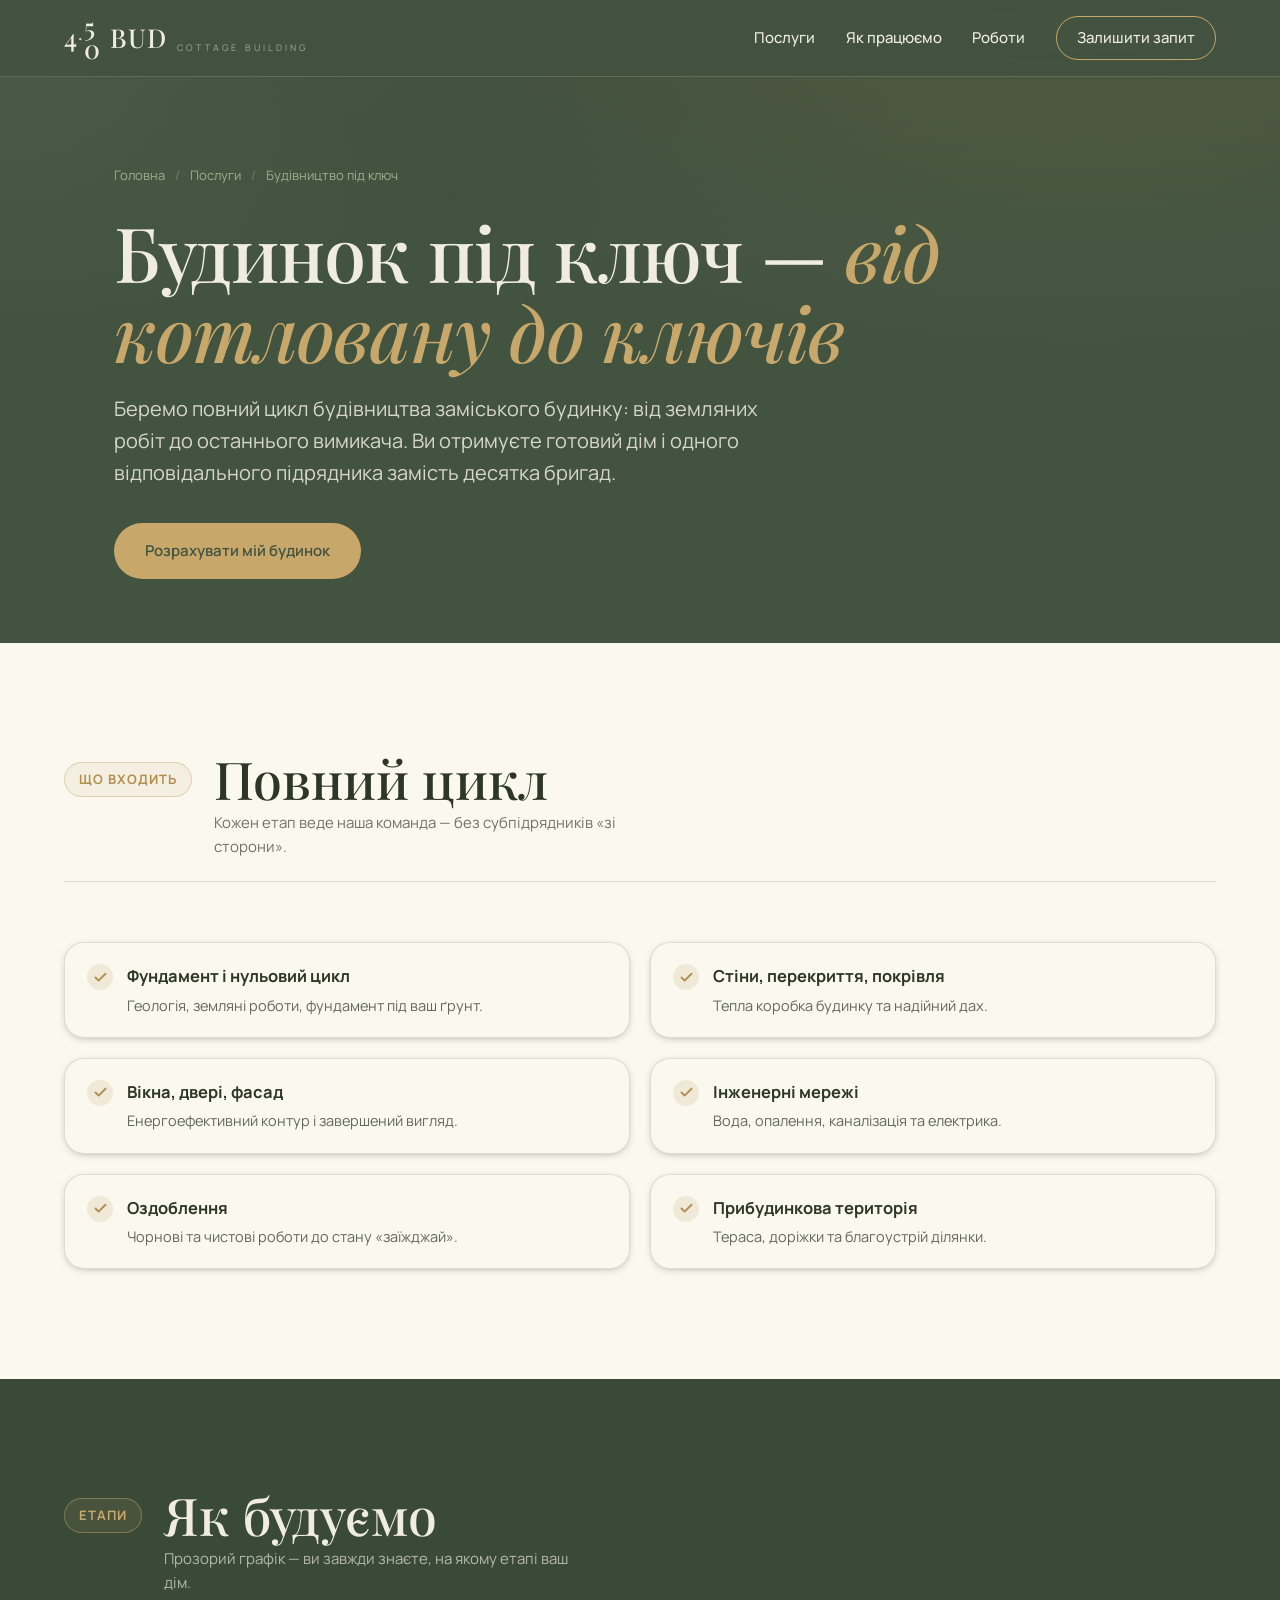
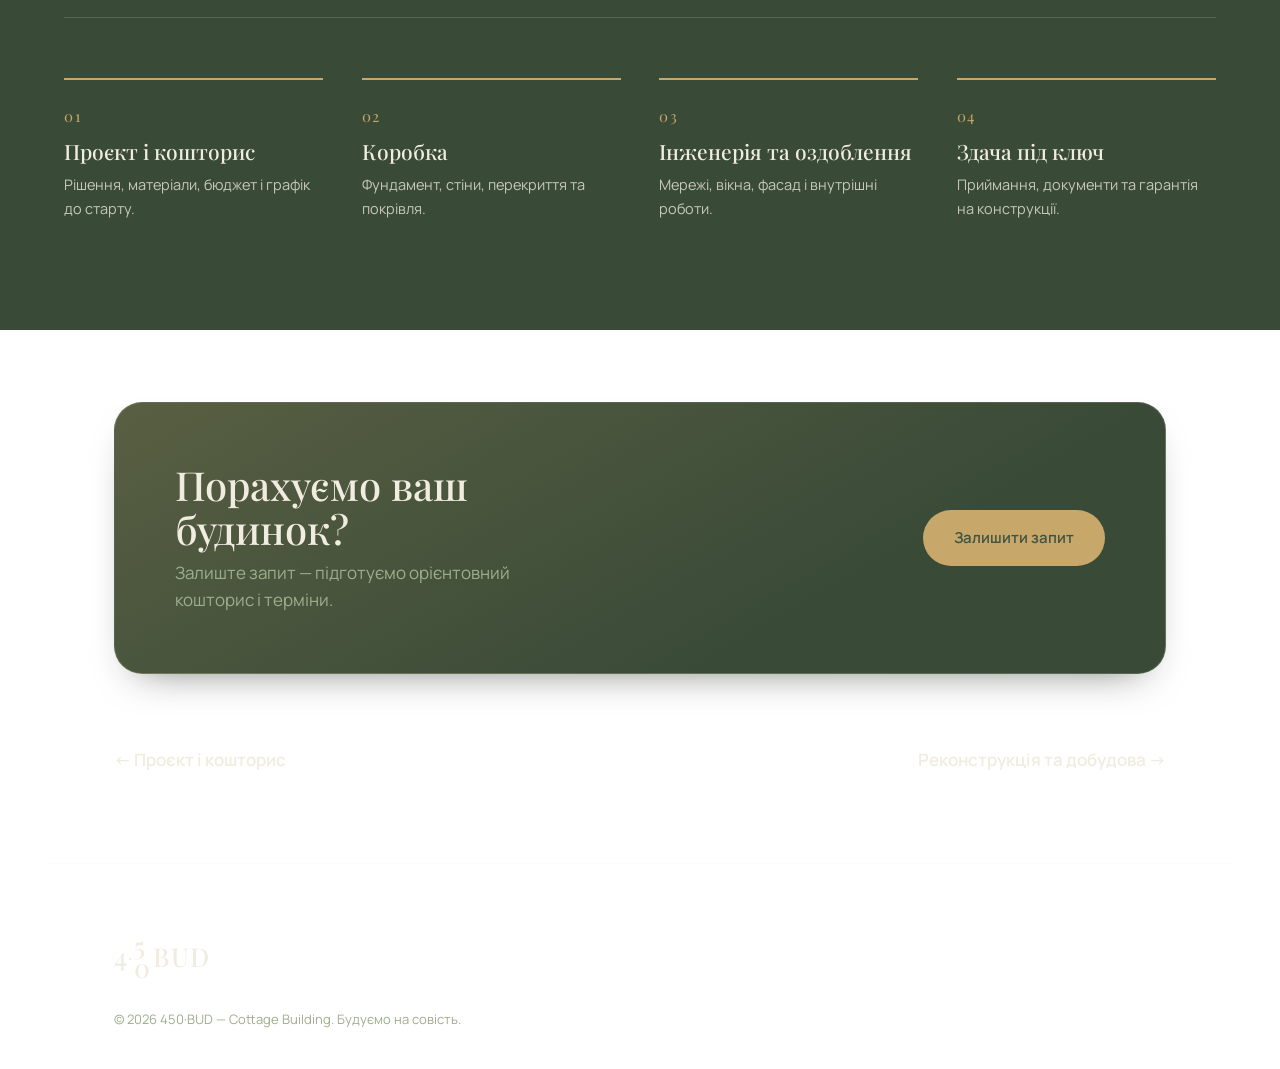
==== services/budivnytstvo.html @ fbb8f01d "450·BUD — cottage building landing site Co-Authored-By: Claude Opus 4.8 (1M context) <noreply@anthro" ====
<!doctype html>
<html lang="uk">
<head>
  <meta charset="utf-8" />
  <meta name="viewport" content="width=device-width, initial-scale=1" />
  <title>Будівництво під ключ — 450·BUD</title>
  <meta name="description" content="Будівництво заміських будинків під ключ: фундамент, коробка, покрівля, інженерія та оздоблення. Один підрядник на весь цикл." />
  <meta name="theme-color" content="#425340" />
  <link rel="icon" type="image/jpeg" href="../logo.jpg" />
  <link rel="preconnect" href="https://fonts.googleapis.com" />
  <link rel="preconnect" href="https://fonts.gstatic.com" crossorigin />
  <link href="https://fonts.googleapis.com/css2?family=Playfair+Display:ital,wght@0,400;0,500;0,600;1,400&family=Manrope:wght@400;500;600;700&display=swap" rel="stylesheet" />
  <link rel="stylesheet" href="../styles.css" />
</head>
<body>
  <a class="skip" href="#cta">Перейти до запиту</a>

  <header class="nav" id="top">
    <a class="brand" href="../index.html" aria-label="450 BUD — на головну">
      <span class="brand__mark"><b>4</b><i>·</i><span class="brand__col"><b>5</b><b>0</b></span></span>
      <span class="brand__word">BUD</span>
      <span class="brand__tag">Cottage&nbsp;Building</span>
    </a>
    <nav class="nav__links" aria-label="Основна навігація">
      <a href="../index.html#services">Послуги</a>
      <a href="../index.html#process">Як працюємо</a>
      <a href="../index.html#projects">Роботи</a>
      <a class="nav__cta" href="../index.html#contact">Залишити запит</a>
    </nav>
  </header>

  <main>
    <section class="subhero">
      <p class="crumbs"><a href="../index.html">Головна</a><span>/</span><a href="../index.html#services">Послуги</a><span>/</span>Будівництво під ключ</p>
      <h1>Будинок під ключ — <em>від котловану до ключів</em></h1>
      <p class="lead">Беремо повний цикл будівництва заміського будинку: від земляних робіт до останнього вимикача. Ви отримуєте готовий дім і одного відповідального підрядника замість десятка бригад.</p>
      <a class="btn btn--solid" href="../index.html#contact">Розрахувати мій будинок</a>
    </section>

    <section class="panel" aria-labelledby="incl">
      <header class="sec-head">
        <span class="sec-num">ЩО ВХОДИТЬ</span>
        <h2 class="sec-title" id="incl">Повний цикл</h2>
        <p class="sec-note">Кожен етап веде наша команда — без субпідрядників «зі сторони».</p>
      </header>
      <ul class="checklist">
        <li><span class="tick"><svg viewBox="0 0 24 24" fill="none" stroke="currentColor" stroke-width="3" stroke-linecap="round" stroke-linejoin="round" aria-hidden="true"><path d="M20 6 9 17l-5-5"/></svg></span><div><h3>Фундамент і нульовий цикл</h3><p>Геологія, земляні роботи, фундамент під ваш ґрунт.</p></div></li>
        <li><span class="tick"><svg viewBox="0 0 24 24" fill="none" stroke="currentColor" stroke-width="3" stroke-linecap="round" stroke-linejoin="round" aria-hidden="true"><path d="M20 6 9 17l-5-5"/></svg></span><div><h3>Стіни, перекриття, покрівля</h3><p>Тепла коробка будинку та надійний дах.</p></div></li>
        <li><span class="tick"><svg viewBox="0 0 24 24" fill="none" stroke="currentColor" stroke-width="3" stroke-linecap="round" stroke-linejoin="round" aria-hidden="true"><path d="M20 6 9 17l-5-5"/></svg></span><div><h3>Вікна, двері, фасад</h3><p>Енергоефективний контур і завершений вигляд.</p></div></li>
        <li><span class="tick"><svg viewBox="0 0 24 24" fill="none" stroke="currentColor" stroke-width="3" stroke-linecap="round" stroke-linejoin="round" aria-hidden="true"><path d="M20 6 9 17l-5-5"/></svg></span><div><h3>Інженерні мережі</h3><p>Вода, опалення, каналізація та електрика.</p></div></li>
        <li><span class="tick"><svg viewBox="0 0 24 24" fill="none" stroke="currentColor" stroke-width="3" stroke-linecap="round" stroke-linejoin="round" aria-hidden="true"><path d="M20 6 9 17l-5-5"/></svg></span><div><h3>Оздоблення</h3><p>Чорнові та чистові роботи до стану «заїжджай».</p></div></li>
        <li><span class="tick"><svg viewBox="0 0 24 24" fill="none" stroke="currentColor" stroke-width="3" stroke-linecap="round" stroke-linejoin="round" aria-hidden="true"><path d="M20 6 9 17l-5-5"/></svg></span><div><h3>Прибудинкова територія</h3><p>Тераса, доріжки та благоустрій ділянки.</p></div></li>
      </ul>
    </section>

    <section class="panel panel--green" aria-labelledby="steps">
      <header class="sec-head">
        <span class="sec-num">ЕТАПИ</span>
        <h2 class="sec-title" id="steps">Як будуємо</h2>
        <p class="sec-note">Прозорий графік — ви завжди знаєте, на якому етапі ваш дім.</p>
      </header>
      <ol class="steps">
        <li><span class="steps__n">01</span><h3>Проєкт і кошторис</h3><p>Рішення, матеріали, бюджет і графік до старту.</p></li>
        <li><span class="steps__n">02</span><h3>Коробка</h3><p>Фундамент, стіни, перекриття та покрівля.</p></li>
        <li><span class="steps__n">03</span><h3>Інженерія та оздоблення</h3><p>Мережі, вікна, фасад і внутрішні роботи.</p></li>
        <li><span class="steps__n">04</span><h3>Здача під ключ</h3><p>Приймання, документи та гарантія на конструкції.</p></li>
      </ol>
    </section>

    <section class="cta-band" id="cta">
      <div class="cta-band__inner">
        <div><h2>Порахуємо ваш будинок?</h2><p>Залиште запит — підготуємо орієнтовний кошторис і терміни.</p></div>
        <a class="btn btn--solid" href="../index.html#contact">Залишити запит</a>
      </div>
    </section>

    <nav class="next-service" aria-label="Інші послуги">
      <a href="proekt.html">← Проєкт і кошторис</a>
      <a href="rekonstruktsiya.html">Реконструкція та добудова →</a>
    </nav>
  </main>

  <footer class="footer">
    <div class="footer__brand">
      <span class="brand__mark"><b>4</b><i>·</i><span class="brand__col"><b>5</b><b>0</b></span></span>
      <span class="brand__word">BUD</span>
    </div>
    <p class="footer__copy">© <span id="year">2026</span> 450·BUD — Cottage Building. Будуємо на совість.</p>
  </footer>

  <script src="../app.js"></script>
</body>
</html>
---- styles.css ----
/* 450·BUD — Cottage Building
   Palette pulled from the brand logo: sage-forest green + warm cream,
   with a restrained warm-oak accent. */
:root {
  --ground:   #425340;   /* exact IG background green */
  --ground-2: #394A37;   /* deeper sage panel */
  --cream:    #F0ECE0;   /* warm cream — logo lettering */
  --cream-2:  #FBF8F0;   /* paper for light sections */
  --ink:      #2C3727;   /* deep green ink for light sections */
  --accent:   #C7A86A;   /* warm oak / brass */
  --accent-d: #B08F4F;
  --lichen:   #9DAE8E;   /* muted secondary green */
  --line:     rgba(240,236,224,.16);
  --line-ink: rgba(44,55,39,.14);

  --maxw: 1180px;
  --pad: clamp(20px, 5vw, 72px);
  --r: 20px;          /* cards / surfaces */
  --r-sm: 14px;       /* inputs */
  --r-pill: 999px;    /* buttons, badges */

  --shadow-sm: 0 2px 8px -4px rgba(20,28,18,.5);
  --shadow-md: 0 18px 40px -24px rgba(20,28,18,.65);
  --shadow-lg: 0 40px 80px -40px rgba(20,28,18,.7);

  --serif: "Playfair Display", Georgia, "Times New Roman", serif;
  --sans: "Manrope", system-ui, -apple-system, "Segoe UI", sans-serif;
}

* { box-sizing: border-box; }
html { scroll-behavior: smooth; }
@media (prefers-reduced-motion: reduce) { html { scroll-behavior: auto; } }

/* Cross-document page transitions (View Transitions API) */
@view-transition { navigation: auto; }
::view-transition-old(root) { animation: vt-out .32s cubic-bezier(.4,0,.2,1) both; }
::view-transition-new(root) { animation: vt-in .42s cubic-bezier(.2,.8,.2,1) both; }
@keyframes vt-out { to { opacity: 0; transform: translateY(-12px); } }
@keyframes vt-in { from { opacity: 0; transform: translateY(16px); } }
@media (prefers-reduced-motion: reduce) {
  ::view-transition-old(root), ::view-transition-new(root) { animation: none; }
}

body {
  margin: 0;
  background:
    radial-gradient(120% 90% at 85% -10%, color-mix(in srgb, var(--accent) 16%, transparent) 0%, transparent 55%),
    radial-gradient(100% 80% at 0% 0%, color-mix(in srgb, var(--lichen) 14%, transparent) 0%, transparent 45%),
    linear-gradient(180deg, color-mix(in srgb, var(--ground) 92%, #000) 0%, var(--ground) 28%);
  background-attachment: fixed;
  color: var(--cream);
  font-family: var(--sans);
  font-size: 17px;
  line-height: 1.6;
  -webkit-font-smoothing: antialiased;
  text-rendering: optimizeLegibility;
}

img { max-width: 100%; display: block; }
a { color: inherit; }

.skip {
  position: absolute; left: -999px; top: 0;
  background: var(--accent); color: var(--ink); padding: 10px 16px;
  border-radius: var(--r); z-index: 100; font-weight: 600;
}
.skip:focus { left: 12px; top: 12px; }

:focus-visible {
  outline: 2px solid var(--accent);
  outline-offset: 3px;
  border-radius: 2px;
}

/* ---------- Brand lockup ---------- */
.brand { display: inline-flex; align-items: center; gap: 10px; text-decoration: none; }
.brand__mark {
  display: inline-flex; align-items: center; font-family: var(--serif);
  line-height: .8; font-weight: 500;
}
.brand__mark b { font-weight: 500; font-size: 26px; }
.brand__mark i { font-style: normal; opacity: .8; margin: 0 1px; }
.brand__col { display: inline-flex; flex-direction: column; font-size: 13px; gap: 1px; }
.brand__word {
  font-family: var(--serif); font-weight: 500; font-size: 26px;
  letter-spacing: .04em;
}
.brand__tag {
  font-size: 9px; letter-spacing: .34em; text-transform: uppercase;
  color: var(--lichen); align-self: flex-end; padding-bottom: 4px;
}

/* ---------- Nav ---------- */
.nav {
  position: sticky; top: 0; z-index: 50;
  display: flex; align-items: center; justify-content: space-between;
  gap: 24px; padding: 16px var(--pad);
  background: color-mix(in srgb, var(--ground) 88%, transparent);
  backdrop-filter: blur(10px);
  border-bottom: 1px solid var(--line);
}
.nav__links { display: flex; align-items: center; gap: clamp(14px, 2.4vw, 34px); }
.nav__links a { text-decoration: none; font-size: 15px; font-weight: 500; color: var(--cream); }
.nav__links a:not(.nav__cta) { position: relative; }
.nav__links a:not(.nav__cta)::after {
  content: ""; position: absolute; left: 0; right: 0; bottom: -5px; height: 1px;
  background: var(--accent); transform: scaleX(0); transform-origin: left;
  transition: transform .3s cubic-bezier(.2,.7,.2,1);
}
.nav__links a:not(.nav__cta):hover { color: var(--accent); }
.nav__links a:not(.nav__cta):hover::after { transform: scaleX(1); }
.nav__cta {
  border: 1px solid var(--accent); color: var(--accent);
  padding: 9px 20px; border-radius: var(--r-pill); transition: background .25s, color .25s, box-shadow .25s;
}
.nav__cta:hover { background: var(--accent); color: var(--ground); }
@media (max-width: 720px) {
  .brand__tag { display: none; }
  .nav__links a:not(.nav__cta) { display: none; }
}

/* ---------- Hero ---------- */
.hero {
  position: relative; overflow: hidden;
  max-width: var(--maxw); margin: 0 auto;
  padding: clamp(56px, 11vw, 132px) var(--pad) clamp(48px, 8vw, 96px);
}
.eyebrow {
  font-size: 12px; letter-spacing: .32em; text-transform: uppercase;
  color: var(--lichen); margin: 0 0 26px;
}
.eyebrow::before {
  content: ""; display: inline-block; width: 34px; height: 1px;
  background: var(--accent); vertical-align: middle; margin-right: 14px;
}
.hero__title {
  font-family: var(--serif); font-weight: 500;
  font-size: clamp(40px, 7.6vw, 92px); line-height: 1.04;
  letter-spacing: -.01em; margin: 0 0 28px; max-width: 16ch;
}
.hero__title em { font-style: italic; color: var(--accent); font-weight: 400; }
.hero__lead { max-width: 52ch; color: color-mix(in srgb, var(--cream) 86%, transparent); margin: 0 0 36px; }
.hero__actions { display: flex; flex-wrap: wrap; gap: 14px; margin-bottom: 56px; }

.btn {
  display: inline-flex; align-items: center; justify-content: center; gap: 8px;
  font-family: var(--sans); font-weight: 600; font-size: 15px;
  padding: 15px 30px; border-radius: var(--r-pill); text-decoration: none;
  cursor: pointer; border: 1px solid transparent;
  transition: transform .25s cubic-bezier(.2,.8,.2,1), background .25s, color .25s, border-color .25s, box-shadow .25s;
}
.btn--solid { background: var(--accent); color: var(--ground); box-shadow: 0 0 0 0 rgba(199,168,106,.0); }
.btn--solid:hover { background: var(--cream); transform: translateY(-2px); box-shadow: 0 12px 26px -12px rgba(0,0,0,.5); }
.btn--ghost { border-color: var(--line); color: var(--cream); }
.btn--ghost:hover { border-color: var(--accent); color: var(--accent); transform: translateY(-2px); }
.btn:active { transform: translateY(0); }
@media (prefers-reduced-motion: reduce) { .btn:hover { transform: none; } }

.stats {
  display: flex; flex-wrap: wrap; gap: clamp(28px, 6vw, 72px);
  margin: 0; padding-top: 30px; border-top: 1px solid var(--line); max-width: 640px;
}
.stats div { display: flex; flex-direction: column; gap: 4px; }
.stats dt { font-family: var(--serif); font-size: clamp(34px, 5vw, 46px); line-height: 1; color: var(--cream); }
.stats dd { margin: 0; font-size: 13.5px; color: var(--lichen); max-width: 16ch; }

.hero__monogram {
  position: absolute; right: clamp(-30px, -2vw, 0px); top: 50%; transform: translateY(-50%);
  display: flex; align-items: center; gap: 6px;
  font-family: var(--serif); font-weight: 500;
  font-size: clamp(180px, 26vw, 340px); line-height: .7;
  color: var(--cream); opacity: .05; pointer-events: none; user-select: none;
}
.hero__monogram .dot { opacity: .8; }
.hero__monogram .stack { display: inline-flex; flex-direction: column; font-size: .5em; line-height: .82; }
@media (max-width: 900px) { .hero__monogram { display: none; } }

/* ---------- Panels / sections ---------- */
.panel {
  padding: clamp(56px, 9vw, 110px) var(--pad);
}
.panel--green { background: var(--ground-2); }
.panel:not(.panel--green) { background: var(--cream-2); color: var(--ink); }
.panel > * { max-width: var(--maxw); margin-left: auto; margin-right: auto; }

.sec-head {
  display: grid; grid-template-columns: auto 1fr; align-items: baseline;
  column-gap: 22px; row-gap: 6px; margin-bottom: clamp(34px, 5vw, 60px);
  padding-bottom: 22px; border-bottom: 1px solid var(--line-ink);
}
.panel--green .sec-head { border-color: var(--line); }
.sec-num {
  display: inline-flex; align-items: center; justify-content: center;
  font-family: var(--sans); font-size: 13px; font-weight: 700; letter-spacing: .08em;
  color: var(--accent-d); padding: 6px 14px; border-radius: var(--r-pill);
  border: 1px solid color-mix(in srgb, var(--accent) 45%, transparent);
  background: color-mix(in srgb, var(--accent) 10%, transparent);
  align-self: center;
}
.panel--green .sec-num, .contact .sec-num { color: var(--accent); }
.sec-title { font-family: var(--serif); font-weight: 500; font-size: clamp(30px, 4.6vw, 52px); margin: 0; line-height: 1; }
.sec-note { grid-column: 2; margin: 0; font-size: 15px; color: inherit; opacity: .68; max-width: 46ch; }

/* ---------- Service cards ---------- */
.cards, .tiles, .steps { list-style: none; margin: 0 auto; padding: 0; }
.cards {
  display: grid; grid-template-columns: repeat(2, 1fr); gap: clamp(14px, 1.8vw, 22px);
}
.card {
  display: flex; flex-direction: column; text-decoration: none; color: inherit;
  background: var(--cream-2); padding: clamp(28px, 3.4vw, 44px);
  border-radius: var(--r); border: 1px solid var(--line-ink);
  box-shadow: var(--shadow-sm);
  position: relative; overflow: hidden;
  transition: transform .4s cubic-bezier(.2,.8,.2,1), box-shadow .4s, background .3s;
}
.card:hover { background: #fff; transform: translateY(-6px); box-shadow: var(--shadow-md); }
.card__arrow {
  margin-top: auto; padding-top: 22px;
  display: inline-flex; align-items: center; gap: 8px;
  font-weight: 600; font-size: 14px; color: var(--accent-d);
  transition: gap .3s cubic-bezier(.2,.8,.2,1);
}
.card__arrow svg { width: 18px; height: 18px; transition: transform .3s cubic-bezier(.2,.8,.2,1); }
.card:hover .card__arrow { gap: 14px; }
.card:hover .card__arrow svg { transform: translateX(4px); }
.card::after {
  content: ""; position: absolute; left: 0; top: 0; bottom: 0; width: 3px;
  background: var(--accent); transform: scaleY(0); transform-origin: top;
  transition: transform .45s cubic-bezier(.2,.8,.2,1);
}
.card:hover::after { transform: scaleY(1); }
@media (prefers-reduced-motion: reduce) { .card:hover { transform: none; } }
.card__idx {
  display: inline-flex; align-items: center; justify-content: center;
  width: 44px; height: 44px; border-radius: 50%;
  font-family: var(--serif); font-style: italic; font-size: 22px; color: var(--accent-d);
  background: color-mix(in srgb, var(--accent) 14%, transparent);
  margin-bottom: 22px;
}
.card h3 { font-family: var(--serif); font-weight: 500; font-size: clamp(20px, 2.4vw, 27px); margin: 0 0 12px; line-height: 1.15; }
.card p { margin: 0; font-size: 15.5px; color: color-mix(in srgb, var(--ink) 78%, transparent); }
@media (max-width: 680px) { .cards { grid-template-columns: 1fr; } }

/* ---------- Steps ---------- */
.steps { display: grid; grid-template-columns: repeat(4, 1fr); gap: clamp(20px, 3vw, 40px); }
.steps li { position: relative; padding-top: 22px; border-top: 2px solid var(--accent); }
.steps__n { font-family: var(--serif); font-size: 15px; color: var(--accent); letter-spacing: .1em; }
.steps h3 { font-family: var(--serif); font-weight: 500; font-size: 21px; margin: 10px 0 10px; line-height: 1.15; }
.steps p { margin: 0; font-size: 14.5px; color: color-mix(in srgb, var(--cream) 78%, transparent); }
@media (max-width: 860px) { .steps { grid-template-columns: repeat(2, 1fr); } }
@media (max-width: 480px) { .steps { grid-template-columns: 1fr; } }

/* ---------- Tiles ---------- */
.tiles { display: grid; grid-template-columns: repeat(4, 1fr); gap: clamp(12px, 1.4vw, 18px); }
.tile { background: var(--cream-2); padding: clamp(24px, 3vw, 38px); display: flex; flex-direction: column; min-height: 210px; border-radius: var(--r); border: 1px solid var(--line-ink); box-shadow: var(--shadow-sm); transition: transform .4s cubic-bezier(.2,.8,.2,1), background .25s, box-shadow .4s; }
.tile:not(.tile--ig):hover { transform: translateY(-6px); background: #fff; box-shadow: var(--shadow-md); }
.tile--ig { background: linear-gradient(150deg, var(--ground) 0%, var(--ground-2) 100%); color: var(--cream); border-color: var(--line); }
.tile--ig:hover { transform: translateY(-6px); box-shadow: var(--shadow-md); }
@media (prefers-reduced-motion: reduce) { .tile:hover { transform: none; } }
.tile h3 { font-family: var(--serif); font-weight: 500; font-size: 22px; margin: 0 0 10px; }
.tile p { margin: 0; font-size: 15px; color: color-mix(in srgb, var(--ink) 74%, transparent); }
.tile--ig { background: var(--ground); color: var(--cream); }
.tile--ig p { color: var(--lichen); }
.tile__link { margin-top: auto; padding-top: 16px; color: var(--accent); font-weight: 600; text-decoration: none; font-size: 14.5px; }
.tile__link:hover { text-decoration: underline; }
@media (max-width: 860px) { .tiles { grid-template-columns: repeat(2, 1fr); } }
@media (max-width: 480px) { .tiles { grid-template-columns: 1fr; } }

/* ---------- Contact form ---------- */
.form {
  display: grid; grid-template-columns: 1fr 1fr; gap: 22px 26px;
  max-width: 760px; margin-left: 0; margin-right: auto; padding: 0;
}
.field { display: flex; flex-direction: column; gap: 8px; }
.field--wide { grid-column: 1 / -1; }
.field label { font-size: 13px; letter-spacing: .04em; color: var(--lichen); text-transform: uppercase; font-weight: 600; }
.field .opt { text-transform: none; letter-spacing: 0; opacity: .7; font-weight: 400; }
.field input, .field select, .field textarea {
  font-family: var(--sans); font-size: 16px; color: var(--cream);
  background: color-mix(in srgb, var(--cream) 7%, transparent);
  border: 1px solid var(--line); border-radius: var(--r-sm);
  padding: 14px 16px; transition: border-color .2s, background .2s, box-shadow .2s;
}
.field textarea { resize: vertical; }
.field select { appearance: none; cursor: pointer; background-image: linear-gradient(45deg, transparent 50%, var(--lichen) 50%), linear-gradient(135deg, var(--lichen) 50%, transparent 50%); background-position: calc(100% - 20px) center, calc(100% - 14px) center; background-size: 6px 6px, 6px 6px; background-repeat: no-repeat; padding-right: 40px; }
.field select option { background: var(--ground-2); color: var(--cream); }
.field input::placeholder, .field textarea::placeholder { color: color-mix(in srgb, var(--cream) 40%, transparent); }
.field input:focus, .field select:focus, .field textarea:focus { outline: none; border-color: var(--accent); background: color-mix(in srgb, var(--cream) 11%, transparent); box-shadow: 0 0 0 4px color-mix(in srgb, var(--accent) 18%, transparent); }
.field--bad input, .field--bad textarea { border-color: #E0A38A; }

.form__foot { display: flex; flex-wrap: wrap; align-items: center; gap: 16px 22px; margin-top: 6px; }
.form__hint { margin: 0; font-size: 13.5px; color: var(--lichen); max-width: 42ch; }
.form__hint.is-error { color: #E9B79F; }
.form__hint.is-ok { color: var(--accent); }
@media (max-width: 560px) { .form { grid-template-columns: 1fr; } }

/* ---------- Footer ---------- */
.footer {
  padding: clamp(46px, 6vw, 72px) var(--pad) 40px;
  max-width: var(--maxw); margin: 0 auto;
  border-top: 1px solid var(--line);
}
.footer__brand { margin-bottom: 30px; }
.footer__cols { display: flex; flex-wrap: wrap; gap: 36px 64px; margin-bottom: 36px; }
.footer__cols > div { display: flex; flex-direction: column; gap: 6px; }
.footer__k { font-size: 11px; letter-spacing: .26em; text-transform: uppercase; color: var(--lichen); }
.footer__cols a { color: var(--cream); text-decoration: none; font-size: 17px; }
.footer__cols a:hover { color: var(--accent); }
.footer__copy { margin: 0; font-size: 13px; color: var(--lichen); }

/* ---------- Service subpages ---------- */
.subhero {
  max-width: var(--maxw); margin: 0 auto;
  padding: clamp(40px, 7vw, 88px) var(--pad) clamp(36px, 5vw, 64px);
}
.crumbs { display: flex; align-items: center; gap: 10px; font-size: 13px; color: var(--lichen); margin: 0 0 26px; }
.crumbs a { color: var(--lichen); text-decoration: none; }
.crumbs a:hover { color: var(--accent); }
.crumbs span { opacity: .5; }
.subhero h1 {
  font-family: var(--serif); font-weight: 500;
  font-size: clamp(36px, 6.4vw, 76px); line-height: 1.05; letter-spacing: -.01em;
  margin: 0 0 22px; max-width: 18ch;
}
.subhero h1 em { font-style: italic; color: var(--accent); }
.subhero .lead { max-width: 56ch; color: color-mix(in srgb, var(--cream) 86%, transparent); font-size: clamp(17px, 2vw, 20px); margin: 0 0 34px; }

.checklist { list-style: none; margin: 0 auto; padding: 0; display: grid; grid-template-columns: repeat(2, 1fr); gap: clamp(12px, 1.6vw, 20px); }
.checklist li {
  display: flex; gap: 14px; align-items: flex-start;
  background: var(--cream-2); color: var(--ink); border: 1px solid var(--line-ink);
  border-radius: var(--r); padding: 20px 22px; box-shadow: var(--shadow-sm);
}
.checklist .tick {
  flex: none; width: 26px; height: 26px; border-radius: 50%;
  background: color-mix(in srgb, var(--accent) 18%, transparent); color: var(--accent-d);
  display: inline-flex; align-items: center; justify-content: center; margin-top: 1px;
}
.checklist .tick svg { width: 15px; height: 15px; }
.checklist h3 { font-family: var(--sans); font-weight: 700; font-size: 16.5px; margin: 0 0 4px; }
.checklist p { margin: 0; font-size: 14.5px; color: color-mix(in srgb, var(--ink) 74%, transparent); }
@media (max-width: 620px) { .checklist { grid-template-columns: 1fr; } }

.cta-band {
  max-width: var(--maxw); margin: 0 auto;
  padding: clamp(40px, 6vw, 72px) var(--pad);
}
.cta-band__inner {
  background: linear-gradient(150deg, color-mix(in srgb, var(--accent) 22%, var(--ground-2)) 0%, var(--ground-2) 70%);
  border: 1px solid var(--line); border-radius: calc(var(--r) + 8px);
  padding: clamp(32px, 5vw, 60px); box-shadow: var(--shadow-md);
  display: flex; flex-wrap: wrap; align-items: center; justify-content: space-between; gap: 24px;
}
.cta-band__inner h2 { font-family: var(--serif); font-weight: 500; font-size: clamp(26px, 3.6vw, 40px); margin: 0; max-width: 16ch; line-height: 1.1; }
.cta-band__inner p { margin: 8px 0 0; color: var(--lichen); max-width: 40ch; }

.next-service {
  max-width: var(--maxw); margin: 0 auto; padding: 0 var(--pad) clamp(48px, 7vw, 90px);
  display: flex; justify-content: space-between; gap: 16px; flex-wrap: wrap;
}
.next-service a { color: var(--cream); text-decoration: none; font-weight: 600; display: inline-flex; gap: 8px; align-items: center; }
.next-service a:hover { color: var(--accent); }

/* ---------- Hero load entrance (orchestrated, runs once on load) ---------- */
.hero .eyebrow,
.hero__title,
.hero__lead,
.hero__actions,
.stats { opacity: 0; transform: translateY(22px); }
body.loaded .hero .eyebrow,
body.loaded .hero__title,
body.loaded .hero__lead,
body.loaded .hero__actions,
body.loaded .stats {
  opacity: 1; transform: none;
  transition: opacity .8s ease, transform .9s cubic-bezier(.2,.75,.2,1);
}
body.loaded .hero .eyebrow   { transition-delay: .05s; }
body.loaded .hero__title     { transition-delay: .16s; }
body.loaded .hero__lead      { transition-delay: .42s; }
body.loaded .hero__actions   { transition-delay: .54s; }
body.loaded .stats           { transition-delay: .64s; }

.eyebrow::before { transform-origin: left; }
body.loaded .eyebrow::before { animation: line-grow .9s .25s both cubic-bezier(.2,.7,.2,1); }
@keyframes line-grow { from { transform: scaleX(0); } to { transform: scaleX(1); } }

.hero__monogram {
  opacity: 0;
  transition: opacity 1.4s ease .3s;
}
body.loaded .hero__monogram { opacity: .05; }

@media (prefers-reduced-motion: reduce) {
  .hero .eyebrow, .hero__title, .hero__lead, .hero__actions, .stats { opacity: 1; transform: none; }
  body.loaded .eyebrow::before { animation: none; }
}

/* ---------- Entrance animation (one orchestrated reveal) ---------- */
.reveal { opacity: 0; transform: translateY(18px); }
.reveal.in { opacity: 1; transform: none; transition: opacity .7s ease, transform .7s cubic-bezier(.2,.7,.2,1); }
@media (prefers-reduced-motion: reduce) {
  .reveal, .reveal.in { opacity: 1; transform: none; transition: none; }
}
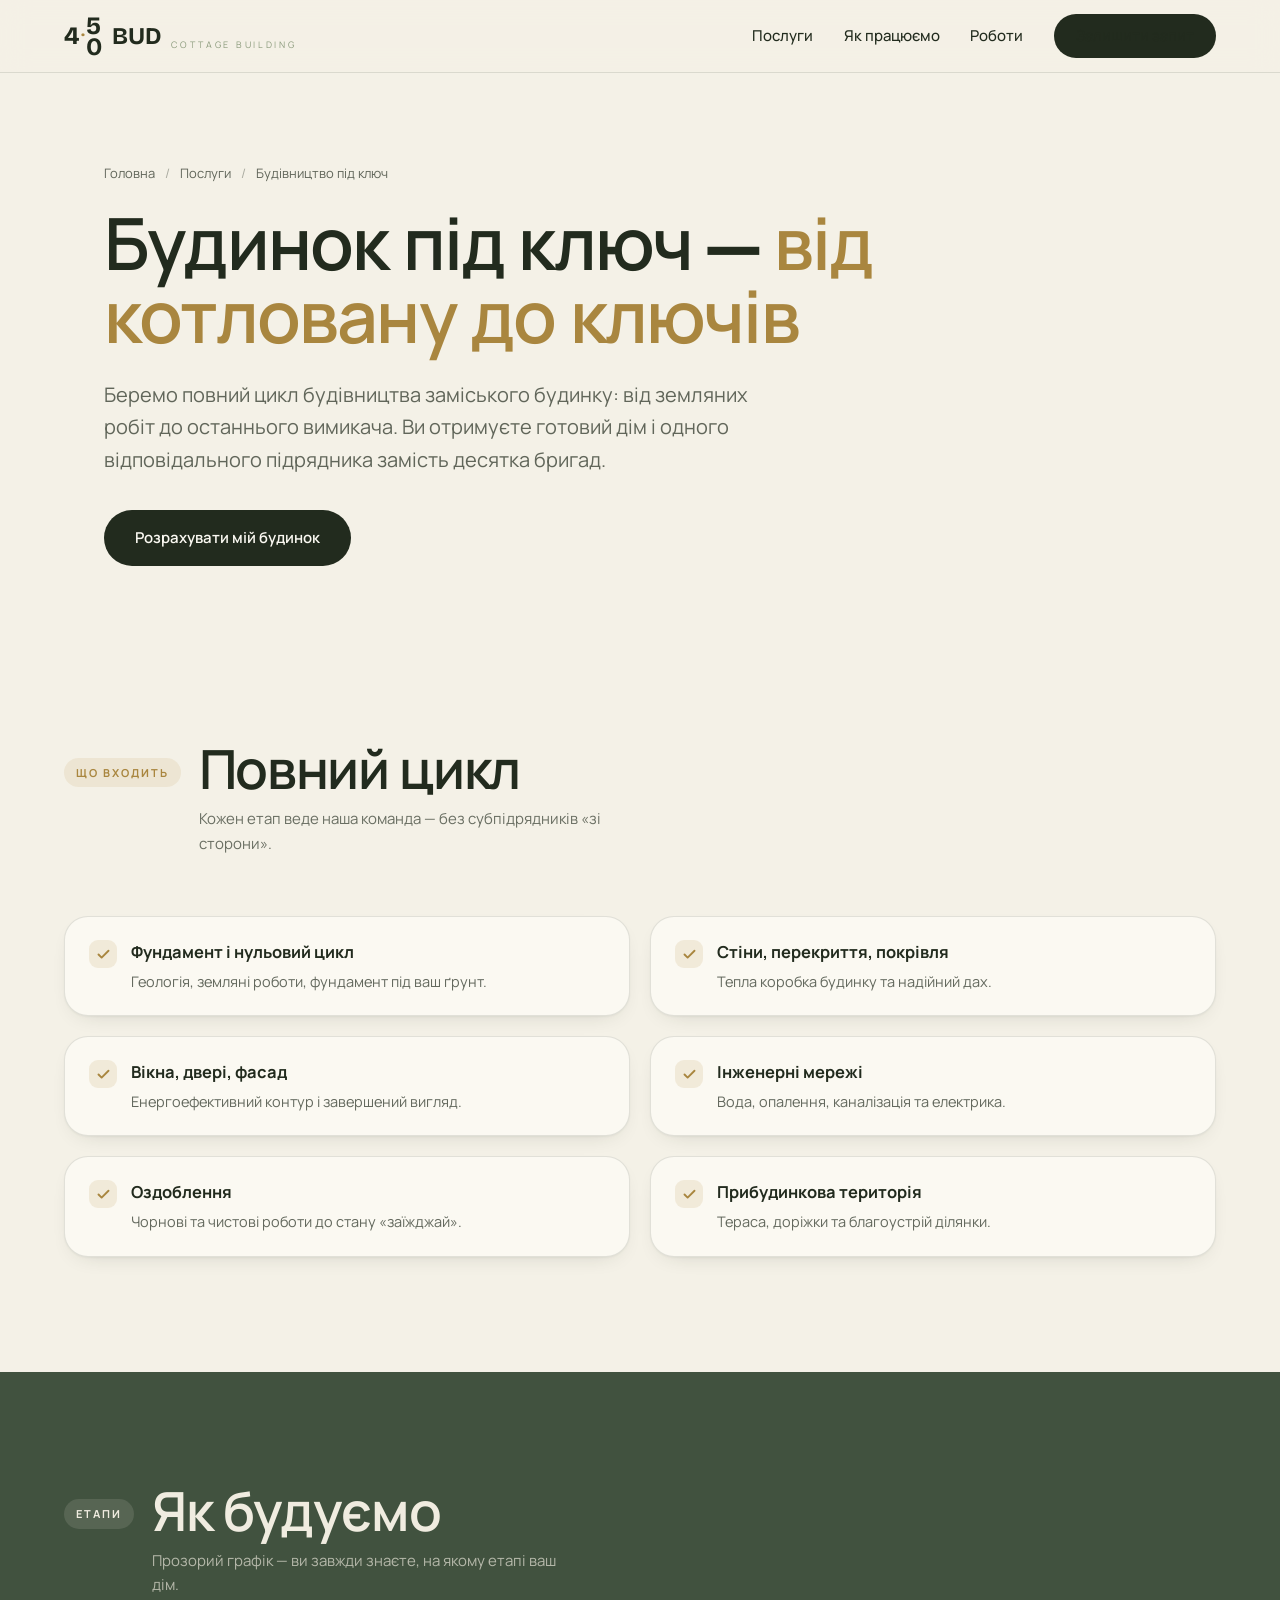
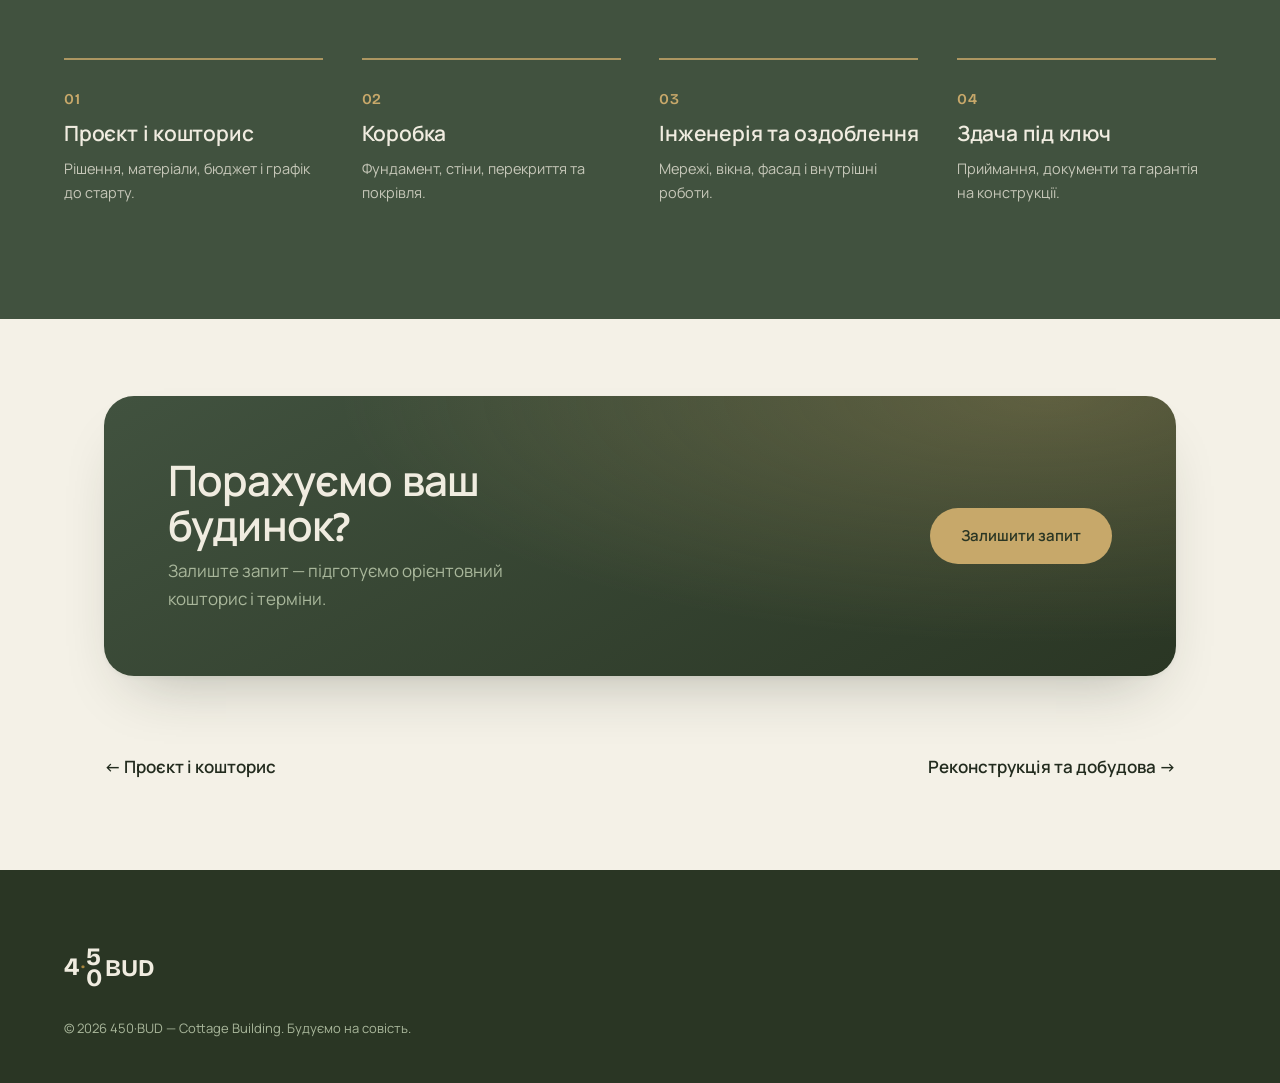
==== commit 4c56699c: "Modernize design: sans-serif display, light-first layout, bento services, media placeholders Co-Auth" ====
--- a/services/budivnytstvo.html
+++ b/services/budivnytstvo.html
@@ -5,11 +5,11 @@
   <meta name="viewport" content="width=device-width, initial-scale=1" />
   <title>Будівництво під ключ — 450·BUD</title>
   <meta name="description" content="Будівництво заміських будинків під ключ: фундамент, коробка, покрівля, інженерія та оздоблення. Один підрядник на весь цикл." />
-  <meta name="theme-color" content="#425340" />
+  <meta name="theme-color" content="#41523F" />
   <link rel="icon" type="image/jpeg" href="../logo.jpg" />
   <link rel="preconnect" href="https://fonts.googleapis.com" />
   <link rel="preconnect" href="https://fonts.gstatic.com" crossorigin />
-  <link href="https://fonts.googleapis.com/css2?family=Playfair+Display:ital,wght@0,400;0,500;0,600;1,400&family=Manrope:wght@400;500;600;700&display=swap" rel="stylesheet" />
+  <link href="https://fonts.googleapis.com/css2?family=Bricolage+Grotesque:opsz,wght@12..96,400;12..96,500;12..96,600;12..96,700&family=Manrope:wght@400;500;600;700&display=swap" rel="stylesheet" />
   <link rel="stylesheet" href="../styles.css" />
 </head>
 <body>
--- a/styles.css
+++ b/styles.css
@@ -1,29 +1,43 @@
 /* 450·BUD — Cottage Building
-   Palette pulled from the brand logo: sage-forest green + warm cream,
-   with a restrained warm-oak accent. */
+   Light-first, modern redesign. Brand palette kept (sage-forest green,
+   warm cream/paper, oak accent); editorial serif swapped for a contemporary
+   grotesque; bento layouts + large media. */
 :root {
-  --ground:   #425340;   /* exact IG background green */
-  --ground-2: #394A37;   /* deeper sage panel */
-  --cream:    #F0ECE0;   /* warm cream — logo lettering */
-  --cream-2:  #FBF8F0;   /* paper for light sections */
-  --ink:      #2C3727;   /* deep green ink for light sections */
+  /* surfaces */
+  --paper:    #F4F1E7;   /* warm light page background */
+  --paper-2:  #FBF9F2;   /* slightly lighter card paper */
+  --white:    #FFFFFF;
+  --green:    #41523F;   /* brand forest green */
+  --green-2:  #36452F;   /* deeper green panel */
+  --green-deep:#2A3624;  /* darkest — footer */
+  --cream:    #F0ECE0;   /* cream lettering on dark */
+
+  /* ink / text */
+  --ink:      #222B1E;   /* near-black green for light sections */
+  --ink-soft: color-mix(in srgb, var(--ink) 70%, transparent);
+
+  /* accents */
   --accent:   #C7A86A;   /* warm oak / brass */
-  --accent-d: #B08F4F;
-  --lichen:   #9DAE8E;   /* muted secondary green */
-  --line:     rgba(240,236,224,.16);
-  --line-ink: rgba(44,55,39,.14);
-
-  --maxw: 1180px;
-  --pad: clamp(20px, 5vw, 72px);
-  --r: 20px;          /* cards / surfaces */
-  --r-sm: 14px;       /* inputs */
-  --r-pill: 999px;    /* buttons, badges */
-
-  --shadow-sm: 0 2px 8px -4px rgba(20,28,18,.5);
-  --shadow-md: 0 18px 40px -24px rgba(20,28,18,.65);
-  --shadow-lg: 0 40px 80px -40px rgba(20,28,18,.7);
-
-  --serif: "Playfair Display", Georgia, "Times New Roman", serif;
+  --accent-d: #A9863F;   /* darker oak for light bg text */
+  --sage:     #8B9A7C;   /* muted secondary green */
+  --lichen:   #A9B79B;   /* light sage for dark bg */
+
+  /* lines */
+  --line:      rgba(240,236,224,.16);   /* on dark */
+  --line-ink:  rgba(34,43,30,.12);       /* on light */
+
+  --maxw: 1200px;
+  --pad: clamp(20px, 5vw, 80px);
+  --r:    24px;
+  --r-lg: 30px;
+  --r-sm: 14px;
+  --r-pill: 999px;
+
+  --shadow-sm: 0 1px 2px rgba(34,43,30,.04), 0 8px 24px -16px rgba(34,43,30,.30);
+  --shadow-md: 0 2px 4px rgba(34,43,30,.04), 0 30px 60px -30px rgba(34,43,30,.32);
+  --shadow-lg: 0 40px 90px -44px rgba(34,43,30,.42);
+
+  --display: "Bricolage Grotesque", "Manrope", system-ui, sans-serif;
   --sans: "Manrope", system-ui, -apple-system, "Segoe UI", sans-serif;
 }
 
@@ -33,25 +47,21 @@
 
 /* Cross-document page transitions (View Transitions API) */
 @view-transition { navigation: auto; }
-::view-transition-old(root) { animation: vt-out .32s cubic-bezier(.4,0,.2,1) both; }
+::view-transition-old(root) { animation: vt-out .3s cubic-bezier(.4,0,.2,1) both; }
 ::view-transition-new(root) { animation: vt-in .42s cubic-bezier(.2,.8,.2,1) both; }
-@keyframes vt-out { to { opacity: 0; transform: translateY(-12px); } }
-@keyframes vt-in { from { opacity: 0; transform: translateY(16px); } }
+@keyframes vt-out { to { opacity: 0; transform: translateY(-10px); } }
+@keyframes vt-in { from { opacity: 0; transform: translateY(14px); } }
 @media (prefers-reduced-motion: reduce) {
   ::view-transition-old(root), ::view-transition-new(root) { animation: none; }
 }
 
 body {
   margin: 0;
-  background:
-    radial-gradient(120% 90% at 85% -10%, color-mix(in srgb, var(--accent) 16%, transparent) 0%, transparent 55%),
-    radial-gradient(100% 80% at 0% 0%, color-mix(in srgb, var(--lichen) 14%, transparent) 0%, transparent 45%),
-    linear-gradient(180deg, color-mix(in srgb, var(--ground) 92%, #000) 0%, var(--ground) 28%);
-  background-attachment: fixed;
-  color: var(--cream);
+  background: var(--paper);
+  color: var(--ink);
   font-family: var(--sans);
   font-size: 17px;
-  line-height: 1.6;
+  line-height: 1.62;
   -webkit-font-smoothing: antialiased;
   text-rendering: optimizeLegibility;
 }
@@ -62,159 +72,191 @@
 .skip {
   position: absolute; left: -999px; top: 0;
   background: var(--accent); color: var(--ink); padding: 10px 16px;
-  border-radius: var(--r); z-index: 100; font-weight: 600;
+  border-radius: var(--r-sm); z-index: 100; font-weight: 600;
 }
 .skip:focus { left: 12px; top: 12px; }
 
 :focus-visible {
-  outline: 2px solid var(--accent);
+  outline: 2px solid var(--accent-d);
   outline-offset: 3px;
   border-radius: 2px;
 }
 
 /* ---------- Brand lockup ---------- */
-.brand { display: inline-flex; align-items: center; gap: 10px; text-decoration: none; }
+.brand { display: inline-flex; align-items: center; gap: 10px; text-decoration: none; color: var(--ink); }
 .brand__mark {
-  display: inline-flex; align-items: center; font-family: var(--serif);
-  line-height: .8; font-weight: 500;
-}
-.brand__mark b { font-weight: 500; font-size: 26px; }
-.brand__mark i { font-style: normal; opacity: .8; margin: 0 1px; }
-.brand__col { display: inline-flex; flex-direction: column; font-size: 13px; gap: 1px; }
+  display: inline-flex; align-items: center; font-family: var(--display);
+  line-height: .8; font-weight: 700;
+}
+.brand__mark b { font-weight: 700; font-size: 25px; }
+.brand__mark i { font-style: normal; color: var(--accent-d); margin: 0 1px; }
+.brand__col { display: inline-flex; flex-direction: column; font-size: 12px; gap: 1px; }
 .brand__word {
-  font-family: var(--serif); font-weight: 500; font-size: 26px;
-  letter-spacing: .04em;
+  font-family: var(--display); font-weight: 700; font-size: 24px;
+  letter-spacing: -.01em;
 }
 .brand__tag {
-  font-size: 9px; letter-spacing: .34em; text-transform: uppercase;
-  color: var(--lichen); align-self: flex-end; padding-bottom: 4px;
+  font-size: 9px; letter-spacing: .3em; text-transform: uppercase;
+  color: var(--sage); align-self: flex-end; padding-bottom: 4px;
 }
 
 /* ---------- Nav ---------- */
 .nav {
   position: sticky; top: 0; z-index: 50;
   display: flex; align-items: center; justify-content: space-between;
-  gap: 24px; padding: 16px var(--pad);
-  background: color-mix(in srgb, var(--ground) 88%, transparent);
-  backdrop-filter: blur(10px);
-  border-bottom: 1px solid var(--line);
-}
-.nav__links { display: flex; align-items: center; gap: clamp(14px, 2.4vw, 34px); }
-.nav__links a { text-decoration: none; font-size: 15px; font-weight: 500; color: var(--cream); }
+  gap: 24px; padding: 14px var(--pad);
+  background: color-mix(in srgb, var(--paper) 80%, transparent);
+  backdrop-filter: blur(14px) saturate(1.2);
+  border-bottom: 1px solid var(--line-ink);
+}
+.nav__links { display: flex; align-items: center; gap: clamp(14px, 2.4vw, 36px); }
+.nav__links a { text-decoration: none; font-size: 15px; font-weight: 500; color: var(--ink); }
 .nav__links a:not(.nav__cta) { position: relative; }
 .nav__links a:not(.nav__cta)::after {
-  content: ""; position: absolute; left: 0; right: 0; bottom: -5px; height: 1px;
-  background: var(--accent); transform: scaleX(0); transform-origin: left;
+  content: ""; position: absolute; left: 0; right: 0; bottom: -5px; height: 2px;
+  background: var(--accent-d); transform: scaleX(0); transform-origin: left;
   transition: transform .3s cubic-bezier(.2,.7,.2,1);
 }
-.nav__links a:not(.nav__cta):hover { color: var(--accent); }
+.nav__links a:not(.nav__cta):hover { color: var(--accent-d); }
 .nav__links a:not(.nav__cta):hover::after { transform: scaleX(1); }
 .nav__cta {
-  border: 1px solid var(--accent); color: var(--accent);
-  padding: 9px 20px; border-radius: var(--r-pill); transition: background .25s, color .25s, box-shadow .25s;
-}
-.nav__cta:hover { background: var(--accent); color: var(--ground); }
-@media (max-width: 720px) {
+  background: var(--ink); color: var(--paper-2);
+  padding: 10px 22px; border-radius: var(--r-pill);
+  transition: background .25s, color .25s, transform .25s;
+}
+.nav__cta:hover { background: var(--accent-d); color: var(--ink); transform: translateY(-1px); }
+@media (max-width: 760px) {
   .brand__tag { display: none; }
   .nav__links a:not(.nav__cta) { display: none; }
 }
 
 /* ---------- Hero ---------- */
 .hero {
-  position: relative; overflow: hidden;
   max-width: var(--maxw); margin: 0 auto;
-  padding: clamp(56px, 11vw, 132px) var(--pad) clamp(48px, 8vw, 96px);
-}
+  padding: clamp(48px, 8vw, 104px) var(--pad) clamp(40px, 6vw, 80px);
+  display: grid; grid-template-columns: 1.05fr .95fr;
+  gap: clamp(28px, 5vw, 64px); align-items: center;
+}
+@media (max-width: 920px) { .hero { grid-template-columns: 1fr; } }
+
 .eyebrow {
-  font-size: 12px; letter-spacing: .32em; text-transform: uppercase;
-  color: var(--lichen); margin: 0 0 26px;
+  display: inline-flex; align-items: center; gap: 12px;
+  font-size: 12px; letter-spacing: .26em; text-transform: uppercase;
+  color: var(--accent-d); font-weight: 600; margin: 0 0 26px;
 }
 .eyebrow::before {
-  content: ""; display: inline-block; width: 34px; height: 1px;
-  background: var(--accent); vertical-align: middle; margin-right: 14px;
+  content: ""; display: inline-block; width: 30px; height: 2px;
+  background: var(--accent); vertical-align: middle;
 }
 .hero__title {
-  font-family: var(--serif); font-weight: 500;
-  font-size: clamp(40px, 7.6vw, 92px); line-height: 1.04;
-  letter-spacing: -.01em; margin: 0 0 28px; max-width: 16ch;
-}
-.hero__title em { font-style: italic; color: var(--accent); font-weight: 400; }
-.hero__lead { max-width: 52ch; color: color-mix(in srgb, var(--cream) 86%, transparent); margin: 0 0 36px; }
-.hero__actions { display: flex; flex-wrap: wrap; gap: 14px; margin-bottom: 56px; }
+  font-family: var(--display); font-weight: 600;
+  font-size: clamp(40px, 6.6vw, 84px); line-height: 1.0;
+  letter-spacing: -.025em; margin: 0 0 26px; max-width: 14ch;
+}
+.hero__title em { font-style: normal; color: var(--accent-d); }
+.hero__lead { max-width: 46ch; color: var(--ink-soft); margin: 0 0 34px; font-size: clamp(16px, 1.4vw, 18px); }
+.hero__actions { display: flex; flex-wrap: wrap; gap: 14px; margin-bottom: 48px; }
 
 .btn {
   display: inline-flex; align-items: center; justify-content: center; gap: 8px;
   font-family: var(--sans); font-weight: 600; font-size: 15px;
   padding: 15px 30px; border-radius: var(--r-pill); text-decoration: none;
-  cursor: pointer; border: 1px solid transparent;
+  cursor: pointer; border: 1px solid transparent; white-space: nowrap;
   transition: transform .25s cubic-bezier(.2,.8,.2,1), background .25s, color .25s, border-color .25s, box-shadow .25s;
 }
-.btn--solid { background: var(--accent); color: var(--ground); box-shadow: 0 0 0 0 rgba(199,168,106,.0); }
-.btn--solid:hover { background: var(--cream); transform: translateY(-2px); box-shadow: 0 12px 26px -12px rgba(0,0,0,.5); }
-.btn--ghost { border-color: var(--line); color: var(--cream); }
-.btn--ghost:hover { border-color: var(--accent); color: var(--accent); transform: translateY(-2px); }
+.btn--solid { background: var(--ink); color: var(--paper-2); }
+.btn--solid:hover { background: var(--accent-d); color: var(--ink); transform: translateY(-2px); box-shadow: 0 14px 30px -14px rgba(34,43,30,.5); }
+.btn--ghost { border-color: var(--line-ink); color: var(--ink); }
+.btn--ghost:hover { border-color: var(--ink); transform: translateY(-2px); }
 .btn:active { transform: translateY(0); }
+/* on dark panels */
+.panel--green .btn--solid, .cta-band .btn--solid { background: var(--accent); color: var(--green-deep); }
+.panel--green .btn--solid:hover, .cta-band .btn--solid:hover { background: var(--cream); }
 @media (prefers-reduced-motion: reduce) { .btn:hover { transform: none; } }
 
 .stats {
-  display: flex; flex-wrap: wrap; gap: clamp(28px, 6vw, 72px);
-  margin: 0; padding-top: 30px; border-top: 1px solid var(--line); max-width: 640px;
+  display: flex; flex-wrap: wrap; gap: clamp(24px, 5vw, 56px);
+  margin: 0; padding-top: 28px; border-top: 1px solid var(--line-ink); max-width: 560px;
 }
 .stats div { display: flex; flex-direction: column; gap: 4px; }
-.stats dt { font-family: var(--serif); font-size: clamp(34px, 5vw, 46px); line-height: 1; color: var(--cream); }
-.stats dd { margin: 0; font-size: 13.5px; color: var(--lichen); max-width: 16ch; }
-
-.hero__monogram {
-  position: absolute; right: clamp(-30px, -2vw, 0px); top: 50%; transform: translateY(-50%);
-  display: flex; align-items: center; gap: 6px;
-  font-family: var(--serif); font-weight: 500;
-  font-size: clamp(180px, 26vw, 340px); line-height: .7;
-  color: var(--cream); opacity: .05; pointer-events: none; user-select: none;
-}
-.hero__monogram .dot { opacity: .8; }
-.hero__monogram .stack { display: inline-flex; flex-direction: column; font-size: .5em; line-height: .82; }
-@media (max-width: 900px) { .hero__monogram { display: none; } }
+.stats dt { font-family: var(--display); font-weight: 600; font-size: clamp(34px, 5vw, 48px); line-height: 1; letter-spacing: -.03em; color: var(--ink); }
+.stats dd { margin: 0; font-size: 13px; color: var(--ink-soft); max-width: 16ch; }
+
+/* ---------- Media placeholders (swap inner for <img> later) ---------- */
+.media {
+  position: relative; overflow: hidden; border-radius: var(--r);
+  background:
+    radial-gradient(130% 120% at 78% 8%, color-mix(in srgb, var(--accent) 42%, transparent), transparent 56%),
+    linear-gradient(155deg, #4c5d47 0%, var(--green-2) 55%, var(--green-deep) 100%);
+  isolation: isolate;
+}
+.media::before {
+  content: ""; position: absolute; inset: 0;
+  background-image: url("data:image/svg+xml,%3Csvg xmlns='http://www.w3.org/2000/svg' viewBox='0 0 64 64' fill='none' stroke='%23F0ECE0' stroke-width='1.6' stroke-linecap='round' stroke-linejoin='round'%3E%3Cpath d='M7 29 32 9l25 20'/%3E%3Cpath d='M13 26v29h38V26'/%3E%3Cpath d='M26 55V40h12v15'/%3E%3C/svg%3E");
+  background-repeat: no-repeat; background-position: center; background-size: min(40%, 130px);
+  opacity: .22;
+}
+.media::after {
+  content: ""; position: absolute; inset: 0;
+  background: linear-gradient(transparent 60%, rgba(20,28,18,.34));
+}
+.media img { width: 100%; height: 100%; object-fit: cover; }
+.media img + ::before, .media:has(img)::before, .media:has(img)::after { display: none; }
+
+.media--hero {
+  aspect-ratio: 4 / 5; width: 100%; border-radius: var(--r-lg);
+  box-shadow: var(--shadow-lg);
+}
+@media (max-width: 920px) { .media--hero { aspect-ratio: 16 / 11; } }
 
 /* ---------- Panels / sections ---------- */
-.panel {
-  padding: clamp(56px, 9vw, 110px) var(--pad);
-}
-.panel--green { background: var(--ground-2); }
-.panel:not(.panel--green) { background: var(--cream-2); color: var(--ink); }
+.panel { padding: clamp(56px, 9vw, 116px) var(--pad); }
+.panel--green { background: var(--green); color: var(--cream); }
+.panel:not(.panel--green) { background: var(--paper); color: var(--ink); }
 .panel > * { max-width: var(--maxw); margin-left: auto; margin-right: auto; }
 
 .sec-head {
   display: grid; grid-template-columns: auto 1fr; align-items: baseline;
-  column-gap: 22px; row-gap: 6px; margin-bottom: clamp(34px, 5vw, 60px);
-  padding-bottom: 22px; border-bottom: 1px solid var(--line-ink);
-}
-.panel--green .sec-head { border-color: var(--line); }
+  column-gap: 18px; row-gap: 8px; margin-bottom: clamp(34px, 5vw, 60px);
+}
 .sec-num {
-  display: inline-flex; align-items: center; justify-content: center;
-  font-family: var(--sans); font-size: 13px; font-weight: 700; letter-spacing: .08em;
-  color: var(--accent-d); padding: 6px 14px; border-radius: var(--r-pill);
-  border: 1px solid color-mix(in srgb, var(--accent) 45%, transparent);
-  background: color-mix(in srgb, var(--accent) 10%, transparent);
+  display: inline-flex; align-items: center;
+  font-family: var(--sans); font-size: 11px; font-weight: 700; letter-spacing: .18em;
+  text-transform: uppercase; color: var(--accent-d);
+  padding: 6px 12px; border-radius: var(--r-pill);
+  background: color-mix(in srgb, var(--accent) 16%, transparent);
   align-self: center;
 }
-.panel--green .sec-num, .contact .sec-num { color: var(--accent); }
-.sec-title { font-family: var(--serif); font-weight: 500; font-size: clamp(30px, 4.6vw, 52px); margin: 0; line-height: 1; }
-.sec-note { grid-column: 2; margin: 0; font-size: 15px; color: inherit; opacity: .68; max-width: 46ch; }
-
-/* ---------- Service cards ---------- */
+.panel--green .sec-num, .contact .sec-num { color: var(--cream); background: color-mix(in srgb, var(--cream) 12%, transparent); }
+.sec-title { font-family: var(--display); font-weight: 600; font-size: clamp(30px, 4.4vw, 54px); margin: 0; line-height: 1; letter-spacing: -.025em; }
+.sec-note { grid-column: 2; margin: 0; font-size: 15px; color: inherit; opacity: .66; max-width: 46ch; }
+
+/* ---------- Service cards (bento) ---------- */
 .cards, .tiles, .steps { list-style: none; margin: 0 auto; padding: 0; }
-.cards {
-  display: grid; grid-template-columns: repeat(2, 1fr); gap: clamp(14px, 1.8vw, 22px);
-}
+.cards { display: grid; grid-template-columns: repeat(6, 1fr); gap: clamp(14px, 1.6vw, 20px); }
 .card {
   display: flex; flex-direction: column; text-decoration: none; color: inherit;
-  background: var(--cream-2); padding: clamp(28px, 3.4vw, 44px);
+  background: var(--paper-2); padding: clamp(26px, 2.8vw, 38px);
   border-radius: var(--r); border: 1px solid var(--line-ink);
   box-shadow: var(--shadow-sm);
+  grid-column: span 2;
   position: relative; overflow: hidden;
   transition: transform .4s cubic-bezier(.2,.8,.2,1), box-shadow .4s, background .3s;
 }
-.card:hover { background: #fff; transform: translateY(-6px); box-shadow: var(--shadow-md); }
+.card:hover { background: var(--white); transform: translateY(-6px); box-shadow: var(--shadow-md); }
+/* featured card: full width, media + copy side by side */
+.card--feature {
+  grid-column: 1 / -1; flex-direction: row; align-items: stretch; gap: clamp(24px, 3vw, 48px);
+  padding: clamp(26px, 3vw, 40px);
+}
+.card--feature .card__body { display: flex; flex-direction: column; flex: 1; }
+.card--feature .media { flex: 0 0 42%; min-height: 260px; align-self: stretch; }
+@media (max-width: 760px) {
+  .cards { grid-template-columns: 1fr; }
+  .card { grid-column: 1 / -1; }
+  .card--feature { flex-direction: column; }
+  .card--feature .media { flex: none; width: 100%; aspect-ratio: 16/10; min-height: 0; }
+}
 .card__arrow {
   margin-top: auto; padding-top: 22px;
   display: inline-flex; align-items: center; gap: 8px;
@@ -224,69 +266,70 @@
 .card__arrow svg { width: 18px; height: 18px; transition: transform .3s cubic-bezier(.2,.8,.2,1); }
 .card:hover .card__arrow { gap: 14px; }
 .card:hover .card__arrow svg { transform: translateX(4px); }
-.card::after {
-  content: ""; position: absolute; left: 0; top: 0; bottom: 0; width: 3px;
-  background: var(--accent); transform: scaleY(0); transform-origin: top;
-  transition: transform .45s cubic-bezier(.2,.8,.2,1);
-}
-.card:hover::after { transform: scaleY(1); }
 @media (prefers-reduced-motion: reduce) { .card:hover { transform: none; } }
 .card__idx {
   display: inline-flex; align-items: center; justify-content: center;
-  width: 44px; height: 44px; border-radius: 50%;
-  font-family: var(--serif); font-style: italic; font-size: 22px; color: var(--accent-d);
-  background: color-mix(in srgb, var(--accent) 14%, transparent);
-  margin-bottom: 22px;
-}
-.card h3 { font-family: var(--serif); font-weight: 500; font-size: clamp(20px, 2.4vw, 27px); margin: 0 0 12px; line-height: 1.15; }
-.card p { margin: 0; font-size: 15.5px; color: color-mix(in srgb, var(--ink) 78%, transparent); }
-@media (max-width: 680px) { .cards { grid-template-columns: 1fr; } }
+  width: 42px; height: 42px; border-radius: 13px;
+  font-family: var(--display); font-weight: 700; font-size: 19px; color: var(--accent-d);
+  background: color-mix(in srgb, var(--accent) 16%, transparent);
+  margin-bottom: 22px; text-transform: uppercase;
+}
+.card h3 { font-family: var(--display); font-weight: 600; font-size: clamp(20px, 2.2vw, 28px); margin: 0 0 12px; line-height: 1.12; letter-spacing: -.02em; }
+.card p { margin: 0; font-size: 15.5px; color: var(--ink-soft); }
 
 /* ---------- Steps ---------- */
 .steps { display: grid; grid-template-columns: repeat(4, 1fr); gap: clamp(20px, 3vw, 40px); }
-.steps li { position: relative; padding-top: 22px; border-top: 2px solid var(--accent); }
-.steps__n { font-family: var(--serif); font-size: 15px; color: var(--accent); letter-spacing: .1em; }
-.steps h3 { font-family: var(--serif); font-weight: 500; font-size: 21px; margin: 10px 0 10px; line-height: 1.15; }
-.steps p { margin: 0; font-size: 14.5px; color: color-mix(in srgb, var(--cream) 78%, transparent); }
+.steps li { position: relative; padding-top: 24px; border-top: 2px solid color-mix(in srgb, var(--accent) 80%, transparent); }
+.steps__n { font-family: var(--display); font-weight: 600; font-size: 15px; color: var(--accent); letter-spacing: .06em; }
+.steps h3 { font-family: var(--display); font-weight: 600; font-size: 21px; margin: 12px 0 10px; line-height: 1.14; letter-spacing: -.01em; }
+.steps p { margin: 0; font-size: 14.5px; color: color-mix(in srgb, var(--cream) 76%, transparent); }
 @media (max-width: 860px) { .steps { grid-template-columns: repeat(2, 1fr); } }
 @media (max-width: 480px) { .steps { grid-template-columns: 1fr; } }
 
-/* ---------- Tiles ---------- */
-.tiles { display: grid; grid-template-columns: repeat(4, 1fr); gap: clamp(12px, 1.4vw, 18px); }
-.tile { background: var(--cream-2); padding: clamp(24px, 3vw, 38px); display: flex; flex-direction: column; min-height: 210px; border-radius: var(--r); border: 1px solid var(--line-ink); box-shadow: var(--shadow-sm); transition: transform .4s cubic-bezier(.2,.8,.2,1), background .25s, box-shadow .4s; }
-.tile:not(.tile--ig):hover { transform: translateY(-6px); background: #fff; box-shadow: var(--shadow-md); }
-.tile--ig { background: linear-gradient(150deg, var(--ground) 0%, var(--ground-2) 100%); color: var(--cream); border-color: var(--line); }
-.tile--ig:hover { transform: translateY(-6px); box-shadow: var(--shadow-md); }
+/* ---------- Project tiles (photo cards) ---------- */
+.tiles { display: grid; grid-template-columns: repeat(4, 1fr); gap: clamp(14px, 1.6vw, 20px); }
+.tile {
+  display: flex; flex-direction: column; overflow: hidden;
+  border-radius: var(--r); border: 1px solid var(--line-ink);
+  background: var(--paper-2); box-shadow: var(--shadow-sm);
+  transition: transform .4s cubic-bezier(.2,.8,.2,1), box-shadow .4s;
+}
+.tile:hover { transform: translateY(-6px); box-shadow: var(--shadow-md); }
+.tile .media { border-radius: 0; aspect-ratio: 4 / 3; }
+.tile__body { padding: clamp(18px, 2vw, 24px); display: flex; flex-direction: column; flex: 1; }
+.tile h3 { font-family: var(--display); font-weight: 600; font-size: 19px; margin: 0 0 8px; letter-spacing: -.01em; }
+.tile p { margin: 0; font-size: 14.5px; color: var(--ink-soft); }
+.tile--ig .media {
+  background:
+    radial-gradient(120% 120% at 30% 10%, color-mix(in srgb, var(--accent) 50%, transparent), transparent 50%),
+    linear-gradient(150deg, var(--green) 0%, var(--green-deep) 100%);
+}
+.tile__link { margin-top: auto; padding-top: 14px; color: var(--accent-d); font-weight: 600; text-decoration: none; font-size: 14.5px; }
+.tile__link:hover { text-decoration: underline; }
 @media (prefers-reduced-motion: reduce) { .tile:hover { transform: none; } }
-.tile h3 { font-family: var(--serif); font-weight: 500; font-size: 22px; margin: 0 0 10px; }
-.tile p { margin: 0; font-size: 15px; color: color-mix(in srgb, var(--ink) 74%, transparent); }
-.tile--ig { background: var(--ground); color: var(--cream); }
-.tile--ig p { color: var(--lichen); }
-.tile__link { margin-top: auto; padding-top: 16px; color: var(--accent); font-weight: 600; text-decoration: none; font-size: 14.5px; }
-.tile__link:hover { text-decoration: underline; }
 @media (max-width: 860px) { .tiles { grid-template-columns: repeat(2, 1fr); } }
 @media (max-width: 480px) { .tiles { grid-template-columns: 1fr; } }
 
-/* ---------- Contact form ---------- */
+/* ---------- Contact form (on green panel) ---------- */
 .form {
   display: grid; grid-template-columns: 1fr 1fr; gap: 22px 26px;
   max-width: 760px; margin-left: 0; margin-right: auto; padding: 0;
 }
 .field { display: flex; flex-direction: column; gap: 8px; }
 .field--wide { grid-column: 1 / -1; }
-.field label { font-size: 13px; letter-spacing: .04em; color: var(--lichen); text-transform: uppercase; font-weight: 600; }
+.field label { font-size: 13px; letter-spacing: .03em; color: var(--lichen); text-transform: uppercase; font-weight: 600; }
 .field .opt { text-transform: none; letter-spacing: 0; opacity: .7; font-weight: 400; }
 .field input, .field select, .field textarea {
   font-family: var(--sans); font-size: 16px; color: var(--cream);
-  background: color-mix(in srgb, var(--cream) 7%, transparent);
+  background: color-mix(in srgb, var(--cream) 8%, transparent);
   border: 1px solid var(--line); border-radius: var(--r-sm);
   padding: 14px 16px; transition: border-color .2s, background .2s, box-shadow .2s;
 }
 .field textarea { resize: vertical; }
 .field select { appearance: none; cursor: pointer; background-image: linear-gradient(45deg, transparent 50%, var(--lichen) 50%), linear-gradient(135deg, var(--lichen) 50%, transparent 50%); background-position: calc(100% - 20px) center, calc(100% - 14px) center; background-size: 6px 6px, 6px 6px; background-repeat: no-repeat; padding-right: 40px; }
-.field select option { background: var(--ground-2); color: var(--cream); }
+.field select option { background: var(--green-2); color: var(--cream); }
 .field input::placeholder, .field textarea::placeholder { color: color-mix(in srgb, var(--cream) 40%, transparent); }
-.field input:focus, .field select:focus, .field textarea:focus { outline: none; border-color: var(--accent); background: color-mix(in srgb, var(--cream) 11%, transparent); box-shadow: 0 0 0 4px color-mix(in srgb, var(--accent) 18%, transparent); }
+.field input:focus, .field select:focus, .field textarea:focus { outline: none; border-color: var(--accent); background: color-mix(in srgb, var(--cream) 12%, transparent); box-shadow: 0 0 0 4px color-mix(in srgb, var(--accent) 18%, transparent); }
 .field--bad input, .field--bad textarea { border-color: #E0A38A; }
 
 .form__foot { display: flex; flex-wrap: wrap; align-items: center; gap: 16px 22px; margin-top: 6px; }
@@ -297,107 +340,100 @@
 
 /* ---------- Footer ---------- */
 .footer {
-  padding: clamp(46px, 6vw, 72px) var(--pad) 40px;
-  max-width: var(--maxw); margin: 0 auto;
-  border-top: 1px solid var(--line);
-}
+  background: var(--green-deep); color: var(--cream);
+  padding: clamp(52px, 6vw, 80px) var(--pad) 44px;
+}
+.footer > * { max-width: var(--maxw); margin-left: auto; margin-right: auto; }
+.footer .brand, .footer .brand__word, .footer .brand__mark b { color: var(--cream); }
 .footer__brand { margin-bottom: 30px; }
-.footer__cols { display: flex; flex-wrap: wrap; gap: 36px 64px; margin-bottom: 36px; }
+.footer__cols { display: flex; flex-wrap: wrap; gap: 30px 64px; margin-bottom: 34px; }
 .footer__cols > div { display: flex; flex-direction: column; gap: 6px; }
-.footer__k { font-size: 11px; letter-spacing: .26em; text-transform: uppercase; color: var(--lichen); }
-.footer__cols a { color: var(--cream); text-decoration: none; font-size: 17px; }
+.footer__k { font-size: 11px; letter-spacing: .24em; text-transform: uppercase; color: var(--lichen); }
+.footer__cols a, .footer__cols span:not(.footer__k) { color: var(--cream); text-decoration: none; font-size: 17px; }
 .footer__cols a:hover { color: var(--accent); }
 .footer__copy { margin: 0; font-size: 13px; color: var(--lichen); }
 
 /* ---------- Service subpages ---------- */
 .subhero {
   max-width: var(--maxw); margin: 0 auto;
-  padding: clamp(40px, 7vw, 88px) var(--pad) clamp(36px, 5vw, 64px);
-}
-.crumbs { display: flex; align-items: center; gap: 10px; font-size: 13px; color: var(--lichen); margin: 0 0 26px; }
-.crumbs a { color: var(--lichen); text-decoration: none; }
-.crumbs a:hover { color: var(--accent); }
+  padding: clamp(40px, 7vw, 92px) var(--pad) clamp(36px, 5vw, 64px);
+}
+.crumbs { display: flex; align-items: center; flex-wrap: wrap; gap: 10px; font-size: 13px; color: var(--ink-soft); margin: 0 0 26px; }
+.crumbs a { color: var(--ink-soft); text-decoration: none; }
+.crumbs a:hover { color: var(--accent-d); }
 .crumbs span { opacity: .5; }
 .subhero h1 {
-  font-family: var(--serif); font-weight: 500;
-  font-size: clamp(36px, 6.4vw, 76px); line-height: 1.05; letter-spacing: -.01em;
+  font-family: var(--display); font-weight: 600;
+  font-size: clamp(36px, 6vw, 72px); line-height: 1.02; letter-spacing: -.025em;
   margin: 0 0 22px; max-width: 18ch;
 }
-.subhero h1 em { font-style: italic; color: var(--accent); }
-.subhero .lead { max-width: 56ch; color: color-mix(in srgb, var(--cream) 86%, transparent); font-size: clamp(17px, 2vw, 20px); margin: 0 0 34px; }
+.subhero h1 em { font-style: normal; color: var(--accent-d); }
+.subhero .lead { max-width: 56ch; color: var(--ink-soft); font-size: clamp(17px, 2vw, 20px); margin: 0 0 34px; }
 
 .checklist { list-style: none; margin: 0 auto; padding: 0; display: grid; grid-template-columns: repeat(2, 1fr); gap: clamp(12px, 1.6vw, 20px); }
 .checklist li {
   display: flex; gap: 14px; align-items: flex-start;
-  background: var(--cream-2); color: var(--ink); border: 1px solid var(--line-ink);
-  border-radius: var(--r); padding: 20px 22px; box-shadow: var(--shadow-sm);
+  background: var(--paper-2); color: var(--ink); border: 1px solid var(--line-ink);
+  border-radius: var(--r); padding: 22px 24px; box-shadow: var(--shadow-sm);
 }
 .checklist .tick {
-  flex: none; width: 26px; height: 26px; border-radius: 50%;
+  flex: none; width: 28px; height: 28px; border-radius: 9px;
   background: color-mix(in srgb, var(--accent) 18%, transparent); color: var(--accent-d);
   display: inline-flex; align-items: center; justify-content: center; margin-top: 1px;
 }
 .checklist .tick svg { width: 15px; height: 15px; }
 .checklist h3 { font-family: var(--sans); font-weight: 700; font-size: 16.5px; margin: 0 0 4px; }
-.checklist p { margin: 0; font-size: 14.5px; color: color-mix(in srgb, var(--ink) 74%, transparent); }
+.checklist p { margin: 0; font-size: 14.5px; color: var(--ink-soft); }
 @media (max-width: 620px) { .checklist { grid-template-columns: 1fr; } }
 
-.cta-band {
-  max-width: var(--maxw); margin: 0 auto;
-  padding: clamp(40px, 6vw, 72px) var(--pad);
-}
+.cta-band { max-width: var(--maxw); margin: 0 auto; padding: clamp(40px, 6vw, 80px) var(--pad); }
 .cta-band__inner {
-  background: linear-gradient(150deg, color-mix(in srgb, var(--accent) 22%, var(--ground-2)) 0%, var(--ground-2) 70%);
-  border: 1px solid var(--line); border-radius: calc(var(--r) + 8px);
-  padding: clamp(32px, 5vw, 60px); box-shadow: var(--shadow-md);
+  background:
+    radial-gradient(120% 160% at 88% 0%, color-mix(in srgb, var(--accent) 30%, transparent), transparent 55%),
+    linear-gradient(150deg, var(--green) 0%, var(--green-deep) 100%);
+  color: var(--cream);
+  border-radius: var(--r-lg);
+  padding: clamp(32px, 5vw, 64px); box-shadow: var(--shadow-md);
   display: flex; flex-wrap: wrap; align-items: center; justify-content: space-between; gap: 24px;
 }
-.cta-band__inner h2 { font-family: var(--serif); font-weight: 500; font-size: clamp(26px, 3.6vw, 40px); margin: 0; max-width: 16ch; line-height: 1.1; }
+.cta-band__inner h2 { font-family: var(--display); font-weight: 600; font-size: clamp(26px, 3.6vw, 42px); margin: 0; max-width: 16ch; line-height: 1.06; letter-spacing: -.02em; }
 .cta-band__inner p { margin: 8px 0 0; color: var(--lichen); max-width: 40ch; }
 
 .next-service {
   max-width: var(--maxw); margin: 0 auto; padding: 0 var(--pad) clamp(48px, 7vw, 90px);
   display: flex; justify-content: space-between; gap: 16px; flex-wrap: wrap;
 }
-.next-service a { color: var(--cream); text-decoration: none; font-weight: 600; display: inline-flex; gap: 8px; align-items: center; }
-.next-service a:hover { color: var(--accent); }
+.next-service a { color: var(--ink); text-decoration: none; font-weight: 600; display: inline-flex; gap: 8px; align-items: center; }
+.next-service a:hover { color: var(--accent-d); }
 
 /* ---------- Hero load entrance (orchestrated, runs once on load) ---------- */
 .hero .eyebrow,
 .hero__title,
 .hero__lead,
 .hero__actions,
-.stats { opacity: 0; transform: translateY(22px); }
+.stats,
+.hero .media--hero { opacity: 0; transform: translateY(22px); }
 body.loaded .hero .eyebrow,
 body.loaded .hero__title,
 body.loaded .hero__lead,
 body.loaded .hero__actions,
-body.loaded .stats {
+body.loaded .stats,
+body.loaded .hero .media--hero {
   opacity: 1; transform: none;
   transition: opacity .8s ease, transform .9s cubic-bezier(.2,.75,.2,1);
 }
 body.loaded .hero .eyebrow   { transition-delay: .05s; }
-body.loaded .hero__title     { transition-delay: .16s; }
-body.loaded .hero__lead      { transition-delay: .42s; }
-body.loaded .hero__actions   { transition-delay: .54s; }
-body.loaded .stats           { transition-delay: .64s; }
-
-.eyebrow::before { transform-origin: left; }
-body.loaded .eyebrow::before { animation: line-grow .9s .25s both cubic-bezier(.2,.7,.2,1); }
-@keyframes line-grow { from { transform: scaleX(0); } to { transform: scaleX(1); } }
-
-.hero__monogram {
-  opacity: 0;
-  transition: opacity 1.4s ease .3s;
-}
-body.loaded .hero__monogram { opacity: .05; }
+body.loaded .hero__title     { transition-delay: .14s; }
+body.loaded .hero__lead      { transition-delay: .34s; }
+body.loaded .hero__actions   { transition-delay: .46s; }
+body.loaded .stats           { transition-delay: .56s; }
+body.loaded .hero .media--hero { transition-delay: .2s; }
 
 @media (prefers-reduced-motion: reduce) {
-  .hero .eyebrow, .hero__title, .hero__lead, .hero__actions, .stats { opacity: 1; transform: none; }
-  body.loaded .eyebrow::before { animation: none; }
-}
-
-/* ---------- Entrance animation (one orchestrated reveal) ---------- */
+  .hero .eyebrow, .hero__title, .hero__lead, .hero__actions, .stats, .hero .media--hero { opacity: 1; transform: none; }
+}
+
+/* ---------- One orchestrated reveal on scroll ---------- */
 .reveal { opacity: 0; transform: translateY(18px); }
 .reveal.in { opacity: 1; transform: none; transition: opacity .7s ease, transform .7s cubic-bezier(.2,.7,.2,1); }
 @media (prefers-reduced-motion: reduce) {
